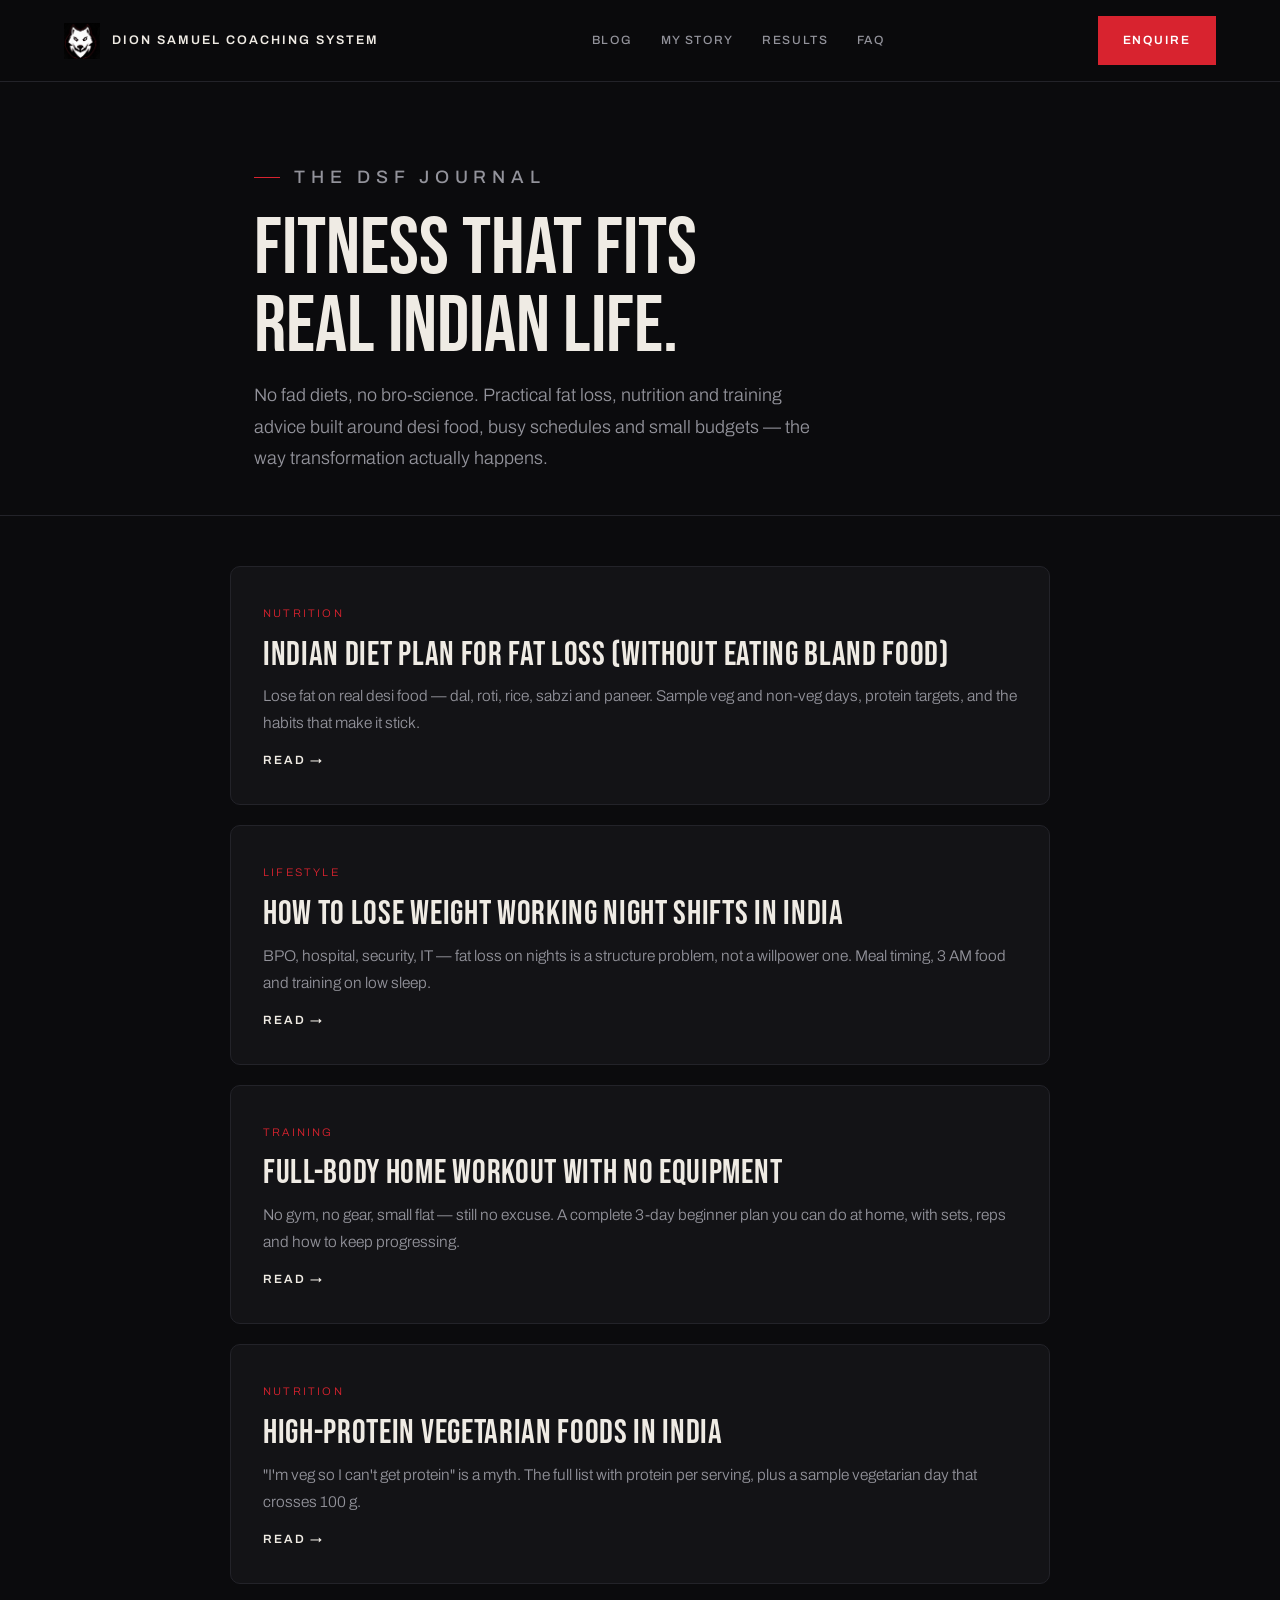
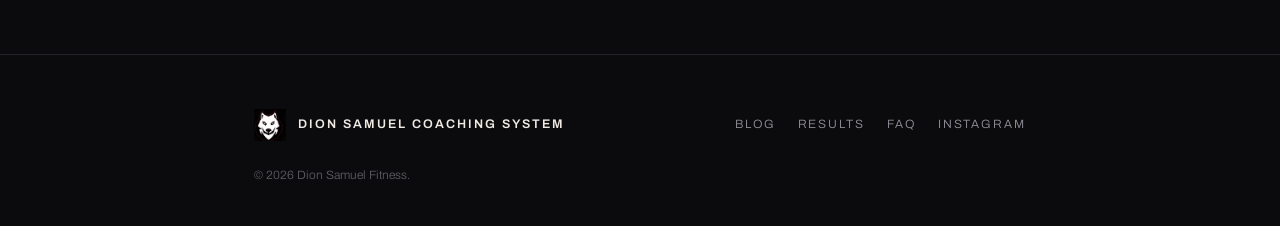
==== blog/index.html @ 25e18369 "Add admin content manager, video section, and India SEO blog - admin.html: token-based GitHub conten" ====
<!DOCTYPE html>
<html lang="en">
<head>
<meta charset="UTF-8">
<meta name="viewport" content="width=device-width, initial-scale=1.0">
<title>Fitness Blog — Fat Loss, Diet &amp; Training for India | Dion Samuel</title>
<meta name="description" content="Practical, no-nonsense fitness advice for India: Indian diet plans for fat loss, high-protein vegetarian foods, home workouts with no equipment, and losing weight on night shifts.">
<link rel="canonical" href="https://www.dionsamuelfitness.com/blog/">
<meta property="og:type" content="website">
<meta property="og:title" content="Fitness Blog for India — Dion Samuel Coaching System">
<meta property="og:description" content="Fat loss, diet and training advice built for real Indian life.">
<meta property="og:url" content="https://www.dionsamuelfitness.com/blog/">
<meta property="og:image" content="https://www.dionsamuelfitness.com/images/dsf-team-banner-welcome.jpg">
<meta property="og:site_name" content="Dion Samuel Coaching System">
<meta name="twitter:card" content="summary_large_image">
<link rel="icon" href="/favicon.ico" sizes="48x48">
<link rel="apple-touch-icon" href="/apple-touch-icon.png">
<link rel="preconnect" href="https://fonts.googleapis.com">
<link rel="preconnect" href="https://fonts.gstatic.com" crossorigin>
<link href="https://fonts.googleapis.com/css2?family=Bebas+Neue&family=Archivo:ital,wght@0,300;0,400;0,500;0,600;0,700;1,400&display=swap" rel="stylesheet">
<link rel="stylesheet" href="blog.css">
<script type="application/ld+json">
{
  "@context":"https://schema.org",
  "@type":"Blog",
  "name":"Dion Samuel Coaching System — Fitness Blog",
  "url":"https://www.dionsamuelfitness.com/blog/",
  "description":"Fat loss, diet and training advice built for real Indian life.",
  "publisher":{"@type":"Organization","name":"Dion Samuel Coaching System","logo":{"@type":"ImageObject","url":"https://www.dionsamuelfitness.com/images/dsf-wolf-logo.jpg"}},
  "blogPost":[
    {"@type":"BlogPosting","headline":"Indian Diet Plan for Fat Loss (Without Eating Bland Food)","url":"https://www.dionsamuelfitness.com/blog/indian-diet-plan-for-fat-loss.html","datePublished":"2026-07-22"},
    {"@type":"BlogPosting","headline":"How to Lose Weight Working Night Shifts in India","url":"https://www.dionsamuelfitness.com/blog/lose-weight-night-shift-india.html","datePublished":"2026-07-22"},
    {"@type":"BlogPosting","headline":"Full-Body Home Workout With No Equipment","url":"https://www.dionsamuelfitness.com/blog/home-workout-no-equipment-india.html","datePublished":"2026-07-22"},
    {"@type":"BlogPosting","headline":"High-Protein Vegetarian Foods in India","url":"https://www.dionsamuelfitness.com/blog/vegetarian-high-protein-foods-india.html","datePublished":"2026-07-22"}
  ]
}
</script>
</head>
<body>

<header>
  <nav class="nav">
    <a class="brand" href="../index.html"><img src="../images/dsf-wolf-logo.jpg" alt="Dion Samuel Coaching System logo">Dion&nbsp;Samuel&nbsp;Coaching&nbsp;System</a>
    <div class="nav-links">
      <a href="index.html">Blog</a>
      <a href="../index.html#story">My Story</a>
      <a href="../index.html#results">Results</a>
      <a href="../index.html#faq">FAQ</a>
    </div>
    <a class="btn" href="https://ig.me/m/dionsamuel_?text=Hi%20Dion%2C%20I%20want%20to%20become%20the%20strongest%20version%20of%20myself.%20Can%20we%20talk%20about%20coaching%3F" target="_blank" rel="noopener">Enquire</a>
  </nav>
</header>

<section class="blog-hero">
  <div class="wrap">
    <p class="eyebrow">The DSF Journal</p>
    <h1>Fitness that fits <br>real Indian life.</h1>
    <p>No fad diets, no bro-science. Practical fat loss, nutrition and training advice built around desi food, busy schedules and small budgets — the way transformation actually happens.</p>
  </div>
</section>

<main class="wrap post-list">
  <article>
    <span class="tag">Nutrition</span>
    <h2><a href="indian-diet-plan-for-fat-loss.html">Indian Diet Plan for Fat Loss (Without Eating Bland Food)</a></h2>
    <p>Lose fat on real desi food — dal, roti, rice, sabzi and paneer. Sample veg and non-veg days, protein targets, and the habits that make it stick.</p>
    <a class="rm" href="indian-diet-plan-for-fat-loss.html">Read →</a>
  </article>
  <article>
    <span class="tag">Lifestyle</span>
    <h2><a href="lose-weight-night-shift-india.html">How to Lose Weight Working Night Shifts in India</a></h2>
    <p>BPO, hospital, security, IT — fat loss on nights is a structure problem, not a willpower one. Meal timing, 3 AM food and training on low sleep.</p>
    <a class="rm" href="lose-weight-night-shift-india.html">Read →</a>
  </article>
  <article>
    <span class="tag">Training</span>
    <h2><a href="home-workout-no-equipment-india.html">Full-Body Home Workout With No Equipment</a></h2>
    <p>No gym, no gear, small flat — still no excuse. A complete 3-day beginner plan you can do at home, with sets, reps and how to keep progressing.</p>
    <a class="rm" href="home-workout-no-equipment-india.html">Read →</a>
  </article>
  <article>
    <span class="tag">Nutrition</span>
    <h2><a href="vegetarian-high-protein-foods-india.html">High-Protein Vegetarian Foods in India</a></h2>
    <p>"I'm veg so I can't get protein" is a myth. The full list with protein per serving, plus a sample vegetarian day that crosses 100 g.</p>
    <a class="rm" href="vegetarian-high-protein-foods-india.html">Read →</a>
  </article>
</main>

<footer>
  <div class="wrap foot">
    <a class="brand" href="../index.html"><img src="../images/dsf-wolf-logo.jpg" alt="DSF logo">Dion&nbsp;Samuel&nbsp;Coaching&nbsp;System</a>
    <div class="foot-links"><a href="index.html">Blog</a><a href="../index.html#results">Results</a><a href="../index.html#faq">FAQ</a><a href="https://www.instagram.com/dionsamuel_/" target="_blank" rel="noopener">Instagram</a></div>
    <small>© 2026 Dion Samuel Fitness.</small>
  </div>
</footer>
</body>
</html>
---- blog/blog.css ----
/* Dion Samuel Coaching System — blog styles (shares homepage brand tokens) */
:root{
  --ink:#0B0B0D;--panel:#131316;--panel2:#17171B;--line:#232329;
  --red:#D8232F;--red-deep:#6E0F16;--bone:#EFEBE4;--ash:#93939B;
  --display:'Bebas Neue',sans-serif;--body:'Archivo',sans-serif;--max:820px;
}
*{margin:0;padding:0;box-sizing:border-box}
html{scroll-behavior:smooth}
body{background:var(--ink);color:var(--bone);font-family:var(--body);font-weight:300;
  font-size:17px;line-height:1.75;-webkit-font-smoothing:antialiased}
::selection{background:var(--red);color:#fff}
img{display:block;max-width:100%}
a{color:inherit;text-decoration:none}
.wrap{max-width:var(--max);margin:0 auto;padding:0 24px}
.eyebrow{font-size:11px;letter-spacing:.32em;text-transform:uppercase;color:var(--ash);
  font-weight:500;display:flex;align-items:center;gap:14px}
.eyebrow::before{content:"";width:26px;height:1px;background:var(--red)}

/* nav (same language as homepage) */
header{position:sticky;top:0;z-index:100;background:rgba(11,11,13,.9);
  backdrop-filter:blur(14px);border-bottom:1px solid var(--line)}
.nav{max-width:1200px;margin:0 auto;padding:16px 24px;display:flex;align-items:center;justify-content:space-between}
.brand{display:flex;align-items:center;gap:12px;font-weight:600;letter-spacing:.16em;font-size:12.5px;text-transform:uppercase}
.brand img{width:36px;height:36px;object-fit:cover}
.nav-links{display:flex;gap:28px;font-size:12px;letter-spacing:.14em;text-transform:uppercase;font-weight:500;color:var(--ash)}
.nav-links a:hover{color:var(--bone)}
.btn{display:inline-flex;align-items:center;gap:10px;background:var(--red);color:#fff;
  padding:13px 24px;font-size:12px;font-weight:600;letter-spacing:.16em;text-transform:uppercase;
  border:1px solid var(--red);transition:background .25s;font-family:var(--body)}
.btn:hover{background:#B71C27}
.btn.ghost{background:transparent;border-color:var(--line);color:var(--bone)}
.btn.ghost:hover{border-color:var(--red)}
@media(max-width:760px){.nav-links{display:none}}

/* article */
.post{padding:70px 0 40px}
.crumbs{font-size:12px;letter-spacing:.06em;color:var(--ash);margin-bottom:26px}
.crumbs a:hover{color:var(--bone)}
.post h1{font-family:var(--display);font-weight:400;letter-spacing:.02em;line-height:1.02;
  font-size:clamp(38px,6vw,64px);margin:14px 0 20px}
.post .meta{font-size:12.5px;letter-spacing:.06em;color:var(--ash);
  border-bottom:1px solid var(--line);padding-bottom:24px;margin-bottom:36px}
.post .meta b{color:var(--bone);font-weight:600}
.lead{font-size:20px;color:var(--bone);line-height:1.6;margin-bottom:30px}
.post h2{font-family:var(--display);font-weight:400;letter-spacing:.03em;
  font-size:clamp(28px,4vw,40px);line-height:1.1;margin:48px 0 18px}
.post h2 em{font-style:normal;color:var(--red)}
.post h3{font-family:var(--body);font-weight:600;font-size:19px;margin:32px 0 12px;letter-spacing:.01em}
.post p{color:#d7d3cc;margin-bottom:20px}
.post p b,.post li b{color:var(--bone);font-weight:600}
.post ul,.post ol{margin:0 0 22px 0;padding-left:22px;color:#d7d3cc}
.post li{margin-bottom:10px}
.post a.inline{color:var(--red);border-bottom:1px solid rgba(216,35,47,.4)}
.post a.inline:hover{border-color:var(--red)}
.callout{border-left:2px solid var(--red);background:var(--panel);
  padding:20px 24px;margin:30px 0;border-radius:0 8px 8px 0}
.callout b{color:var(--bone)}
figure.hero-img{margin:0 0 36px;border:1px solid var(--line)}
figure.hero-img img{width:100%}
figure.hero-img figcaption{font-size:12px;color:var(--ash);padding:12px 16px;border-top:1px solid var(--line);letter-spacing:.04em}

/* data table */
.table-wrap{overflow-x:auto;margin:26px 0}
table{border-collapse:collapse;width:100%;min-width:460px;font-size:15px}
th,td{border:1px solid var(--line);padding:12px 14px;text-align:left}
th{background:var(--panel2);color:var(--bone);font-weight:600;letter-spacing:.04em;
  font-size:12px;text-transform:uppercase}
td{color:#d7d3cc}

/* faq */
.faq-block{margin:40px 0}
.faq-block details{border-bottom:1px solid var(--line)}
.faq-block summary{cursor:pointer;list-style:none;padding:22px 0;font-weight:500;font-size:17px;color:var(--bone);position:relative}
.faq-block summary::-webkit-details-marker{display:none}
.faq-block summary::after{content:"+";position:absolute;right:0;color:var(--red);font-family:var(--display);font-size:24px}
.faq-block details[open] summary::after{content:"–"}
.faq-block p{padding:0 0 22px;color:#cfcbc4}

/* cta */
.cta{margin:56px 0 10px;background:radial-gradient(700px 320px at 90% 0,rgba(216,35,47,.18),transparent 60%),var(--panel);
  border:1px solid var(--line);border-radius:10px;padding:40px 34px}
.cta h2{font-family:var(--display);font-weight:400;font-size:clamp(26px,3.6vw,38px);margin:0 0 12px}
.cta p{color:var(--ash);margin-bottom:24px}

/* related */
.related{border-top:1px solid var(--line);padding:44px 0 10px}
.related h2{font-family:var(--display);font-weight:400;letter-spacing:.03em;font-size:26px;margin-bottom:22px}
.rel-grid{display:grid;grid-template-columns:1fr 1fr;gap:18px}
.rel-card{border:1px solid var(--line);background:var(--panel);padding:22px;border-radius:8px;transition:border-color .25s}
.rel-card:hover{border-color:var(--red)}
.rel-card span{font-size:11px;letter-spacing:.2em;text-transform:uppercase;color:var(--red)}
.rel-card b{display:block;margin-top:8px;font-family:var(--display);font-weight:400;font-size:22px;letter-spacing:.02em;line-height:1.1}
@media(max-width:640px){.rel-grid{grid-template-columns:1fr}}

/* blog index */
.blog-hero{padding:80px 0 40px;border-bottom:1px solid var(--line)}
.blog-hero h1{font-family:var(--display);font-weight:400;font-size:clamp(44px,8vw,80px);line-height:.98;margin:16px 0 14px}
.blog-hero p{color:var(--ash);max-width:560px;font-size:18px}
.post-list{padding:50px 0 30px;display:grid;gap:20px}
.post-list article{border:1px solid var(--line);background:var(--panel);border-radius:10px;padding:30px 32px;transition:border-color .25s}
.post-list article:hover{border-color:var(--red)}
.post-list .tag{font-size:11px;letter-spacing:.2em;text-transform:uppercase;color:var(--red)}
.post-list h2{font-family:var(--display);font-weight:400;letter-spacing:.02em;font-size:clamp(26px,3.4vw,34px);line-height:1.05;margin:10px 0 10px}
.post-list p{color:var(--ash);font-size:15.5px}
.post-list .rm{display:inline-flex;gap:8px;margin-top:14px;font-size:12px;letter-spacing:.16em;text-transform:uppercase;color:var(--bone);font-weight:600}
.post-list article:hover .rm{color:var(--red)}

/* footer */
footer{padding:54px 0 40px;border-top:1px solid var(--line);margin-top:40px}
.foot{display:flex;justify-content:space-between;align-items:center;gap:24px;flex-wrap:wrap}
.foot .brand img{width:32px;height:32px}
.foot-links{display:flex;gap:22px;font-size:12px;letter-spacing:.16em;text-transform:uppercase;color:var(--ash)}
.foot-links a:hover{color:var(--bone)}
.foot small{font-size:12px;color:#5c5c63}
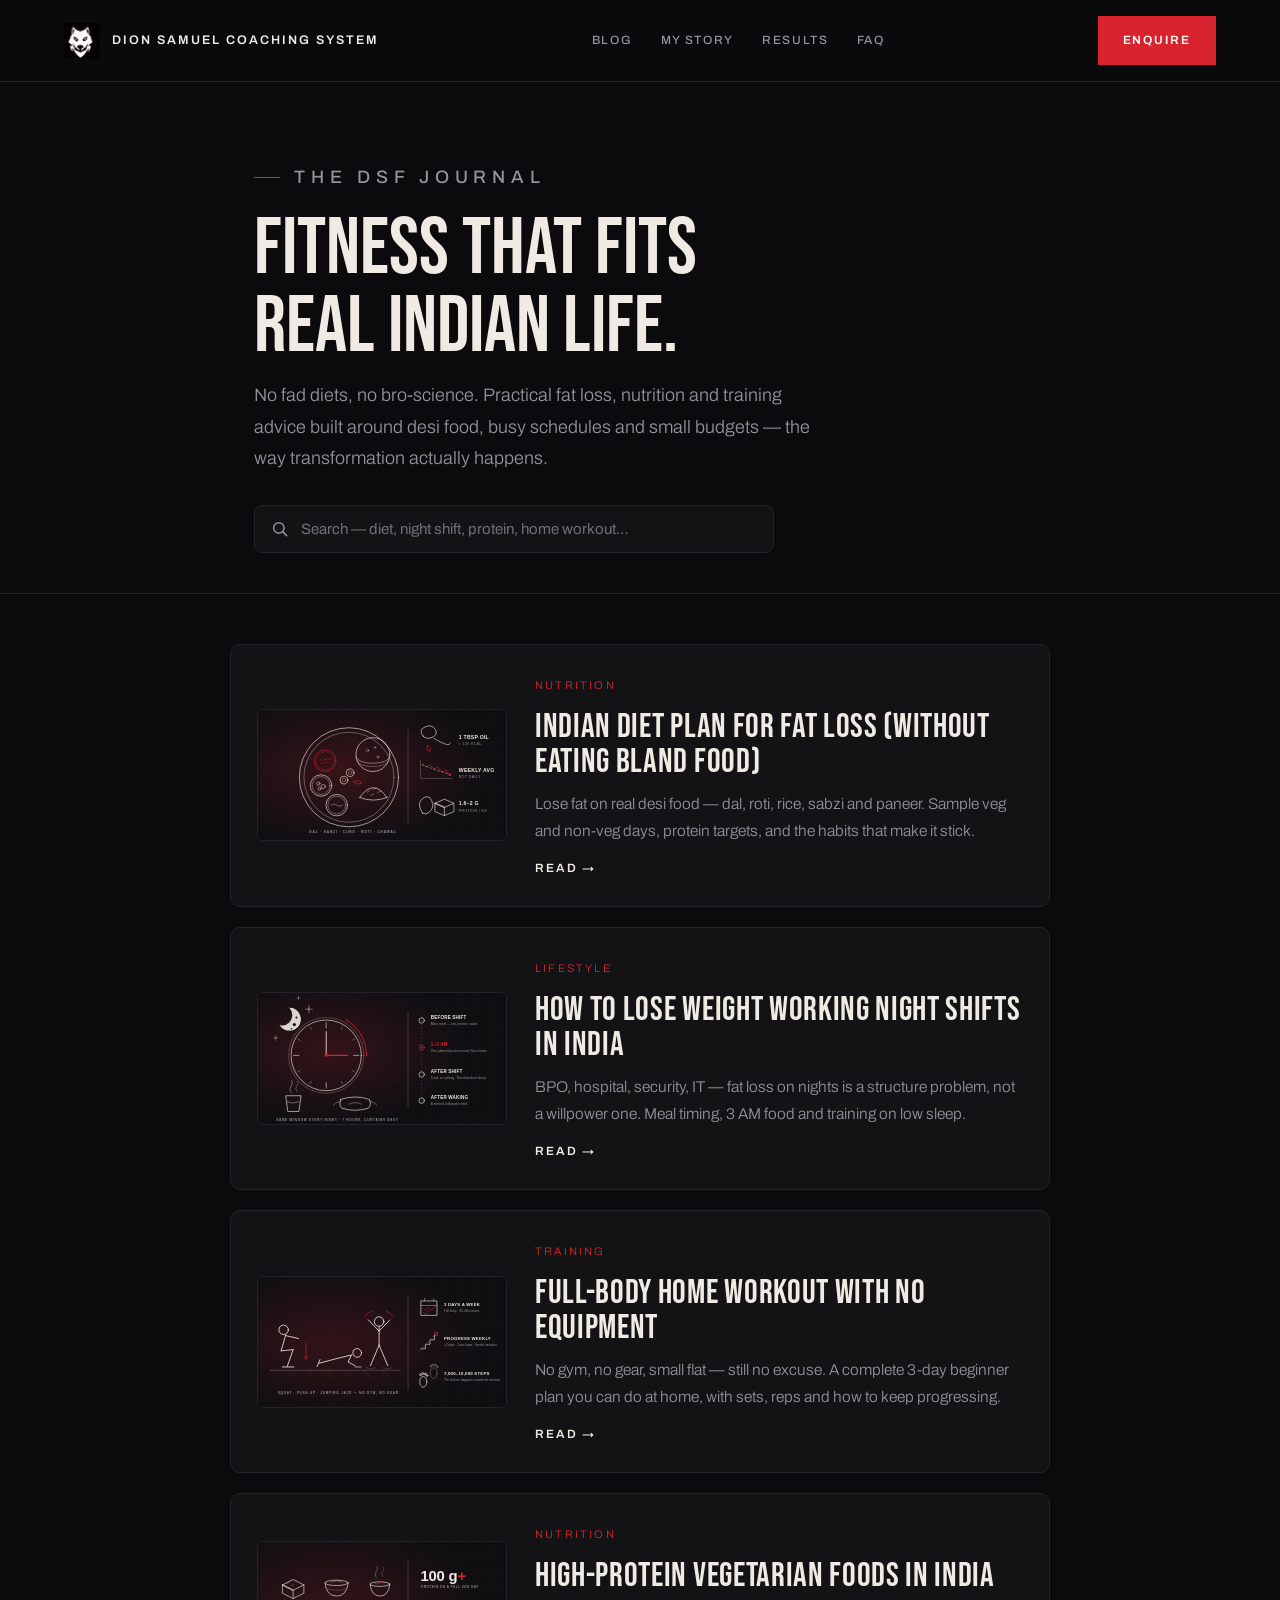
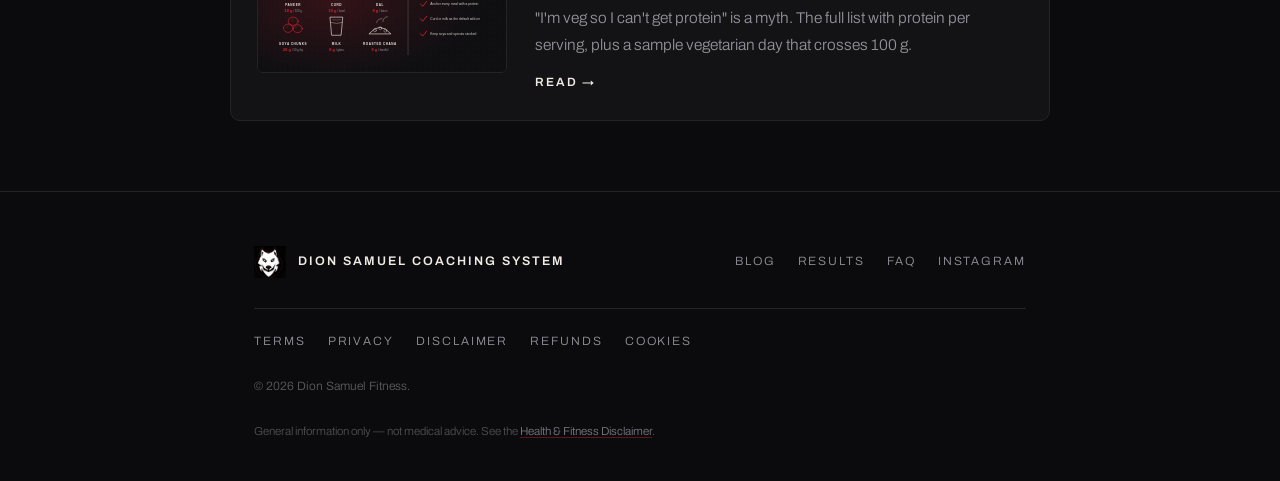
==== commit 6129450d: "Add hand-drawn hero illustrations and search to the blog Four brand-styled SVG doodles (ink/bone/red" ====
--- a/blog/index.html
+++ b/blog/index.html
@@ -56,42 +56,179 @@
     <p class="eyebrow">The DSF Journal</p>
     <h1>Fitness that fits <br>real Indian life.</h1>
     <p>No fad diets, no bro-science. Practical fat loss, nutrition and training advice built around desi food, busy schedules and small budgets — the way transformation actually happens.</p>
+
+    <div class="search" hidden>
+      <label class="sr-only" for="blog-search">Search articles</label>
+      <svg class="search-ico" viewBox="0 0 24 24" aria-hidden="true" focusable="false">
+        <circle cx="10.5" cy="10.5" r="7"></circle><path d="M15.8 15.8 L21 21"></path>
+      </svg>
+      <input id="blog-search" type="search" autocomplete="off" spellcheck="false"
+             placeholder="Search — diet, night shift, protein, home workout…">
+      <button type="button" class="search-clear" aria-label="Clear search" hidden>&times;</button>
+    </div>
   </div>
 </section>
 
 <main class="wrap post-list">
-  <article>
-    <span class="tag">Nutrition</span>
-    <h2><a href="indian-diet-plan-for-fat-loss.html">Indian Diet Plan for Fat Loss (Without Eating Bland Food)</a></h2>
-    <p>Lose fat on real desi food — dal, roti, rice, sabzi and paneer. Sample veg and non-veg days, protein targets, and the habits that make it stick.</p>
-    <a class="rm" href="indian-diet-plan-for-fat-loss.html">Read →</a>
-  </article>
-  <article>
-    <span class="tag">Lifestyle</span>
-    <h2><a href="lose-weight-night-shift-india.html">How to Lose Weight Working Night Shifts in India</a></h2>
-    <p>BPO, hospital, security, IT — fat loss on nights is a structure problem, not a willpower one. Meal timing, 3 AM food and training on low sleep.</p>
-    <a class="rm" href="lose-weight-night-shift-india.html">Read →</a>
-  </article>
-  <article>
-    <span class="tag">Training</span>
-    <h2><a href="home-workout-no-equipment-india.html">Full-Body Home Workout With No Equipment</a></h2>
-    <p>No gym, no gear, small flat — still no excuse. A complete 3-day beginner plan you can do at home, with sets, reps and how to keep progressing.</p>
-    <a class="rm" href="home-workout-no-equipment-india.html">Read →</a>
-  </article>
-  <article>
-    <span class="tag">Nutrition</span>
-    <h2><a href="vegetarian-high-protein-foods-india.html">High-Protein Vegetarian Foods in India</a></h2>
-    <p>"I'm veg so I can't get protein" is a myth. The full list with protein per serving, plus a sample vegetarian day that crosses 100 g.</p>
-    <a class="rm" href="vegetarian-high-protein-foods-india.html">Read →</a>
-  </article>
+  <p class="search-count" role="status" aria-live="polite" hidden></p>
+
+  <article data-keywords="fat loss weight loss calorie deficit calories diet plan meal plan indian desi food rice roti chawal dal sabzi paneer curd dahi eggs chicken fish soya protein target cooking oil portion size weekly weigh in cheat meal eating out vegetarian non-veg">
+    <a class="thumb" href="indian-diet-plan-for-fat-loss.html"><img src="../images/blog/dsf-blog-indian-diet-thali.svg" width="1200" height="630" loading="lazy" alt="Line drawing of an Indian thali with dal, sabzi, curd, roti and rice"></a>
+    <div>
+      <span class="tag">Nutrition</span>
+      <h2><a href="indian-diet-plan-for-fat-loss.html">Indian Diet Plan for Fat Loss (Without Eating Bland Food)</a></h2>
+      <p>Lose fat on real desi food — dal, roti, rice, sabzi and paneer. Sample veg and non-veg days, protein targets, and the habits that make it stick.</p>
+      <a class="rm" href="indian-diet-plan-for-fat-loss.html">Read →</a>
+    </div>
+  </article>
+  <article data-keywords="night shift shift work nights bpo call centre call center hospital nurse security guard it support factory graveyard shift 3 am meal timing eating window sleep schedule body clock circadian insomnia caffeine chai blackout curtains eye mask low sleep training tired">
+    <a class="thumb" href="lose-weight-night-shift-india.html"><img src="../images/blog/dsf-blog-night-shift-clock.svg" width="1200" height="630" loading="lazy" alt="Line drawing of a clock at 3 AM with a crescent moon, chai glass and sleep mask"></a>
+    <div>
+      <span class="tag">Lifestyle</span>
+      <h2><a href="lose-weight-night-shift-india.html">How to Lose Weight Working Night Shifts in India</a></h2>
+      <p>BPO, hospital, security, IT — fat loss on nights is a structure problem, not a willpower one. Meal timing, 3 AM food and training on low sleep.</p>
+      <a class="rm" href="lose-weight-night-shift-india.html">Read →</a>
+    </div>
+  </article>
+  <article data-keywords="home workout exercise training bodyweight body weight no equipment no gym beginner plan routine push ups pushups squats lunges rows glute bridge plank superman sets reps progressive overload build muscle daily steps walking small flat">
+    <a class="thumb" href="home-workout-no-equipment-india.html"><img src="../images/blog/dsf-blog-home-workout-bodyweight.svg" width="1200" height="630" loading="lazy" alt="Line drawing of a squat, a push-up and a jumping jack"></a>
+    <div>
+      <span class="tag">Training</span>
+      <h2><a href="home-workout-no-equipment-india.html">Full-Body Home Workout With No Equipment</a></h2>
+      <p>No gym, no gear, small flat — still no excuse. A complete 3-day beginner plan you can do at home, with sets, reps and how to keep progressing.</p>
+      <a class="rm" href="home-workout-no-equipment-india.html">Read →</a>
+    </div>
+  </article>
+  <article data-keywords="vegetarian veg protein high protein foods sources paneer curd dahi yoghurt dal rajma chana chickpeas soya chunks soyabean tofu milk sprouts peanuts whey muscle building protein per day grams eggless jain">
+    <a class="thumb" href="vegetarian-high-protein-foods-india.html"><img src="../images/blog/dsf-blog-veg-protein-sources.svg" width="1200" height="630" loading="lazy" alt="Line drawing of paneer, curd, dal, soya chunks, milk and roasted chana with protein per serving"></a>
+    <div>
+      <span class="tag">Nutrition</span>
+      <h2><a href="vegetarian-high-protein-foods-india.html">High-Protein Vegetarian Foods in India</a></h2>
+      <p>"I'm veg so I can't get protein" is a myth. The full list with protein per serving, plus a sample vegetarian day that crosses 100 g.</p>
+      <a class="rm" href="vegetarian-high-protein-foods-india.html">Read →</a>
+    </div>
+  </article>
+
+  <div class="no-results" hidden>
+    <p>Nothing matched <b data-term></b>.</p>
+    <p class="hint">Only four articles live here so far — try one of these instead.</p>
+    <div class="chips">
+      <button type="button" data-suggest="diet">Diet</button>
+      <button type="button" data-suggest="protein">Protein</button>
+      <button type="button" data-suggest="workout">Workout</button>
+      <button type="button" data-suggest="night shift">Night shift</button>
+      <button type="button" data-suggest="">Show all</button>
+    </div>
+  </div>
 </main>
 
 <footer>
   <div class="wrap foot">
     <a class="brand" href="../index.html"><img src="../images/dsf-wolf-logo.jpg" alt="DSF logo">Dion&nbsp;Samuel&nbsp;Coaching&nbsp;System</a>
     <div class="foot-links"><a href="index.html">Blog</a><a href="../index.html#results">Results</a><a href="../index.html#faq">FAQ</a><a href="https://www.instagram.com/dionsamuel_/" target="_blank" rel="noopener">Instagram</a></div>
+    <div class="foot-links legal"><a href="/terms.html">Terms</a><a href="/privacy.html">Privacy</a><a href="/disclaimer.html">Disclaimer</a><a href="/refund-policy.html">Refunds</a><a href="/cookie-policy.html">Cookies</a></div>
     <small>© 2026 Dion Samuel Fitness.</small>
+    <small class="foot-note">General information only — not medical advice. See the <a href="/disclaimer.html">Health &amp; Fitness Disclaimer</a>.</small>
   </div>
 </footer>
+
+<script>
+/* Blog search — filters the article list client-side. No dependencies, no network. */
+(function () {
+  var box     = document.querySelector('.search'),
+      input   = document.getElementById('blog-search'),
+      clearBtn= document.querySelector('.search-clear'),
+      list    = document.querySelector('.post-list'),
+      count   = list.querySelector('.search-count'),
+      empty   = list.querySelector('.no-results'),
+      term    = empty.querySelector('[data-term]'),
+      cards   = Array.prototype.slice.call(list.querySelectorAll('article'));
+
+  if (!box || !input || !cards.length) return;
+
+  function normalise(s) {
+    return s.toLowerCase()
+            .replace(/[‘’]/g, "'")
+            .replace(/[–—]/g, '-')
+            .replace(/[^a-z0-9'\- ]+/g, ' ')
+            .replace(/\s+/g, ' ')
+            .trim();
+  }
+
+  /* haystack = visible card text + the hand-written synonyms on data-keywords */
+  var index = cards.map(function (card) {
+    return { el: card, text: normalise(card.textContent + ' ' + (card.dataset.keywords || '')) };
+  });
+
+  function render(query) {
+    var terms = normalise(query).split(' ').filter(Boolean),
+        hits  = 0;
+
+    index.forEach(function (item) {
+      var match = terms.every(function (t) { return item.text.indexOf(t) > -1; });
+      item.el.hidden = !match;
+      if (match) hits++;
+    });
+
+    if (terms.length) {
+      count.hidden = false;
+      count.innerHTML = '<b>' + hits + '</b> of ' + cards.length + ' article' +
+                        (cards.length === 1 ? '' : 's');
+    } else {
+      count.hidden = true;
+    }
+
+    empty.hidden = hits > 0 || !terms.length;
+    if (!empty.hidden) term.textContent = '“' + query.trim() + '”';
+
+    clearBtn.hidden = !input.value;
+  }
+
+  function setQuery(q, focus) {
+    input.value = q;
+    render(q);
+    syncUrl(q);
+    if (focus) input.focus();
+  }
+
+  var urlTimer;
+  function syncUrl(q) {
+    if (!window.history || !history.replaceState) return;
+    clearTimeout(urlTimer);
+    urlTimer = setTimeout(function () {
+      var url = location.pathname + (q.trim() ? '?q=' + encodeURIComponent(q.trim()) : '');
+      history.replaceState(null, '', url);
+    }, 400);
+  }
+
+  input.addEventListener('input', function () { render(input.value); syncUrl(input.value); });
+
+  input.addEventListener('keydown', function (e) {
+    if (e.key === 'Escape' && input.value) { e.preventDefault(); setQuery('', true); }
+  });
+
+  clearBtn.addEventListener('click', function () { setQuery('', true); });
+
+  empty.addEventListener('click', function (e) {
+    var btn = e.target.closest('[data-suggest]');
+    if (btn) setQuery(btn.dataset.suggest, true);
+  });
+
+  /* "/" jumps to the search box, the way most docs sites behave */
+  document.addEventListener('keydown', function (e) {
+    if (e.key !== '/' || e.metaKey || e.ctrlKey || e.altKey) return;
+    var t = e.target.tagName;
+    if (t === 'INPUT' || t === 'TEXTAREA' || e.target.isContentEditable) return;
+    e.preventDefault();
+    input.focus();
+    input.select();
+  });
+
+  box.hidden = false;                                    /* only show the box if JS is alive */
+  var initial = new URLSearchParams(location.search).get('q') || '';
+  if (initial) { input.value = initial; }
+  render(initial);
+})();
+</script>
 </body>
 </html>
--- a/blog/blog.css
+++ b/blog/blog.css
@@ -56,7 +56,7 @@
   padding:20px 24px;margin:30px 0;border-radius:0 8px 8px 0}
 .callout b{color:var(--bone)}
 figure.hero-img{margin:0 0 36px;border:1px solid var(--line)}
-figure.hero-img img{width:100%}
+figure.hero-img img{width:100%;height:auto}
 figure.hero-img figcaption{font-size:12px;color:var(--ash);padding:12px 16px;border-top:1px solid var(--line);letter-spacing:.04em}
 
 /* data table */
@@ -96,9 +96,42 @@
 .blog-hero{padding:80px 0 40px;border-bottom:1px solid var(--line)}
 .blog-hero h1{font-family:var(--display);font-weight:400;font-size:clamp(44px,8vw,80px);line-height:.98;margin:16px 0 14px}
 .blog-hero p{color:var(--ash);max-width:560px;font-size:18px}
+/* blog search */
+.sr-only{position:absolute;width:1px;height:1px;padding:0;overflow:hidden;clip:rect(0 0 0 0);white-space:nowrap;border:0}
+.blog-hero .search{position:relative;display:flex;align-items:center;max-width:520px;margin-top:30px}
+.blog-hero .search[hidden]{display:none}
+.search-ico{position:absolute;left:17px;width:18px;height:18px;fill:none;stroke:var(--ash);
+  stroke-width:2;stroke-linecap:round;pointer-events:none;transition:stroke .25s}
+.search input{width:100%;font-family:var(--body);font-size:15px;font-weight:400;color:var(--bone);
+  background:var(--panel);border:1px solid var(--line);border-radius:8px;padding:15px 46px;
+  outline:none;transition:border-color .25s,background .25s;-webkit-appearance:none;appearance:none}
+.search input::placeholder{color:#6f6f78}
+.search input::-webkit-search-cancel-button{-webkit-appearance:none;display:none}
+.search input:focus{border-color:var(--red);background:var(--panel2)}
+.search:focus-within .search-ico{stroke:var(--red)}
+.search-clear{position:absolute;right:8px;padding:6px 12px;background:none;border:0;cursor:pointer;
+  color:var(--ash);font-family:var(--body);font-size:24px;line-height:1;transition:color .2s}
+.search-clear:hover{color:var(--bone)}
+
 .post-list{padding:50px 0 30px;display:grid;gap:20px}
-.post-list article{border:1px solid var(--line);background:var(--panel);border-radius:10px;padding:30px 32px;transition:border-color .25s}
+.post-list .search-count{margin:-8px 0 2px;font-size:11.5px;letter-spacing:.2em;text-transform:uppercase;color:var(--ash)}
+.post-list .search-count b{color:var(--bone);font-weight:600}
+.post-list article[hidden]{display:none}
+.post-list .no-results{border:1px dashed var(--line);border-radius:10px;padding:46px 30px;text-align:center}
+.post-list .no-results p{color:var(--ash);font-size:17px;margin:0}
+.post-list .no-results b{color:var(--bone);font-weight:600}
+.post-list .no-results .hint{font-size:14.5px;margin-top:8px}
+.post-list .no-results .chips{display:flex;flex-wrap:wrap;gap:10px;justify-content:center;margin-top:22px}
+.post-list .no-results button{background:transparent;border:1px solid var(--line);border-radius:999px;
+  color:var(--bone);font-family:var(--body);font-size:11.5px;font-weight:500;letter-spacing:.16em;
+  text-transform:uppercase;padding:10px 18px;cursor:pointer;transition:border-color .25s,color .25s}
+.post-list .no-results button:hover{border-color:var(--red);color:var(--red)}
+.post-list article{border:1px solid var(--line);background:var(--panel);border-radius:10px;padding:24px 26px;transition:border-color .25s;
+  display:grid;grid-template-columns:250px 1fr;gap:28px;align-items:center}
 .post-list article:hover{border-color:var(--red)}
+.post-list .thumb{border:1px solid var(--line);border-radius:6px;overflow:hidden;background:var(--ink)}
+.post-list .thumb img{width:100%;height:auto}
+@media(max-width:640px){.post-list article{grid-template-columns:1fr;gap:18px}}
 .post-list .tag{font-size:11px;letter-spacing:.2em;text-transform:uppercase;color:var(--red)}
 .post-list h2{font-family:var(--display);font-weight:400;letter-spacing:.02em;font-size:clamp(26px,3.4vw,34px);line-height:1.05;margin:10px 0 10px}
 .post-list p{color:var(--ash);font-size:15.5px}
@@ -111,4 +144,9 @@
 .foot .brand img{width:32px;height:32px}
 .foot-links{display:flex;gap:22px;font-size:12px;letter-spacing:.16em;text-transform:uppercase;color:var(--ash)}
 .foot-links a:hover{color:var(--bone)}
-.foot small{font-size:12px;color:#5c5c63}
+.foot small{font-size:12px;color:#5c5c63;order:4}
+.foot-links.legal{flex-basis:100%;order:3;flex-wrap:wrap;
+  border-top:1px solid var(--line);padding-top:22px;margin-top:6px}
+.foot .foot-note{order:5;flex-basis:100%;font-size:11.5px;color:#4f4f56}
+.foot .foot-note a{border-bottom:1px solid rgba(216,35,47,.4);color:#7a7a82}
+.foot .foot-note a:hover{color:var(--bone)}
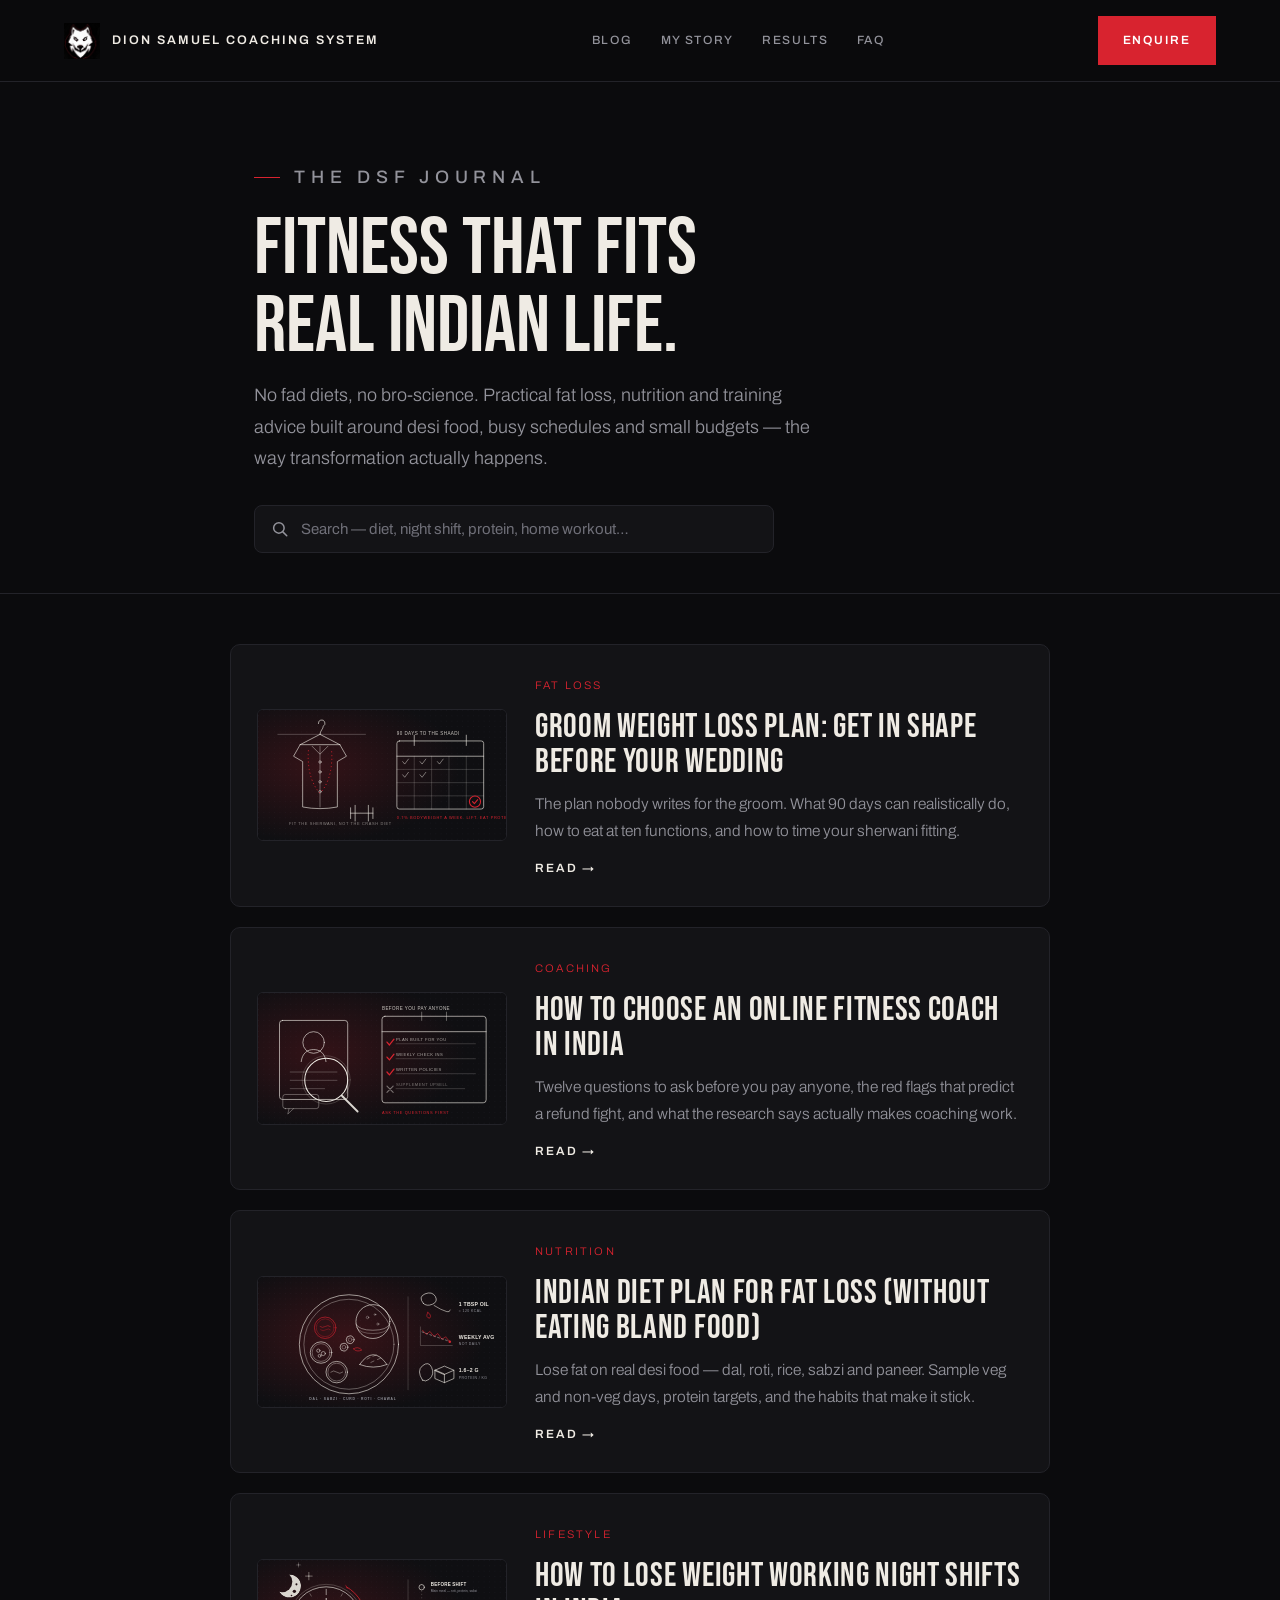
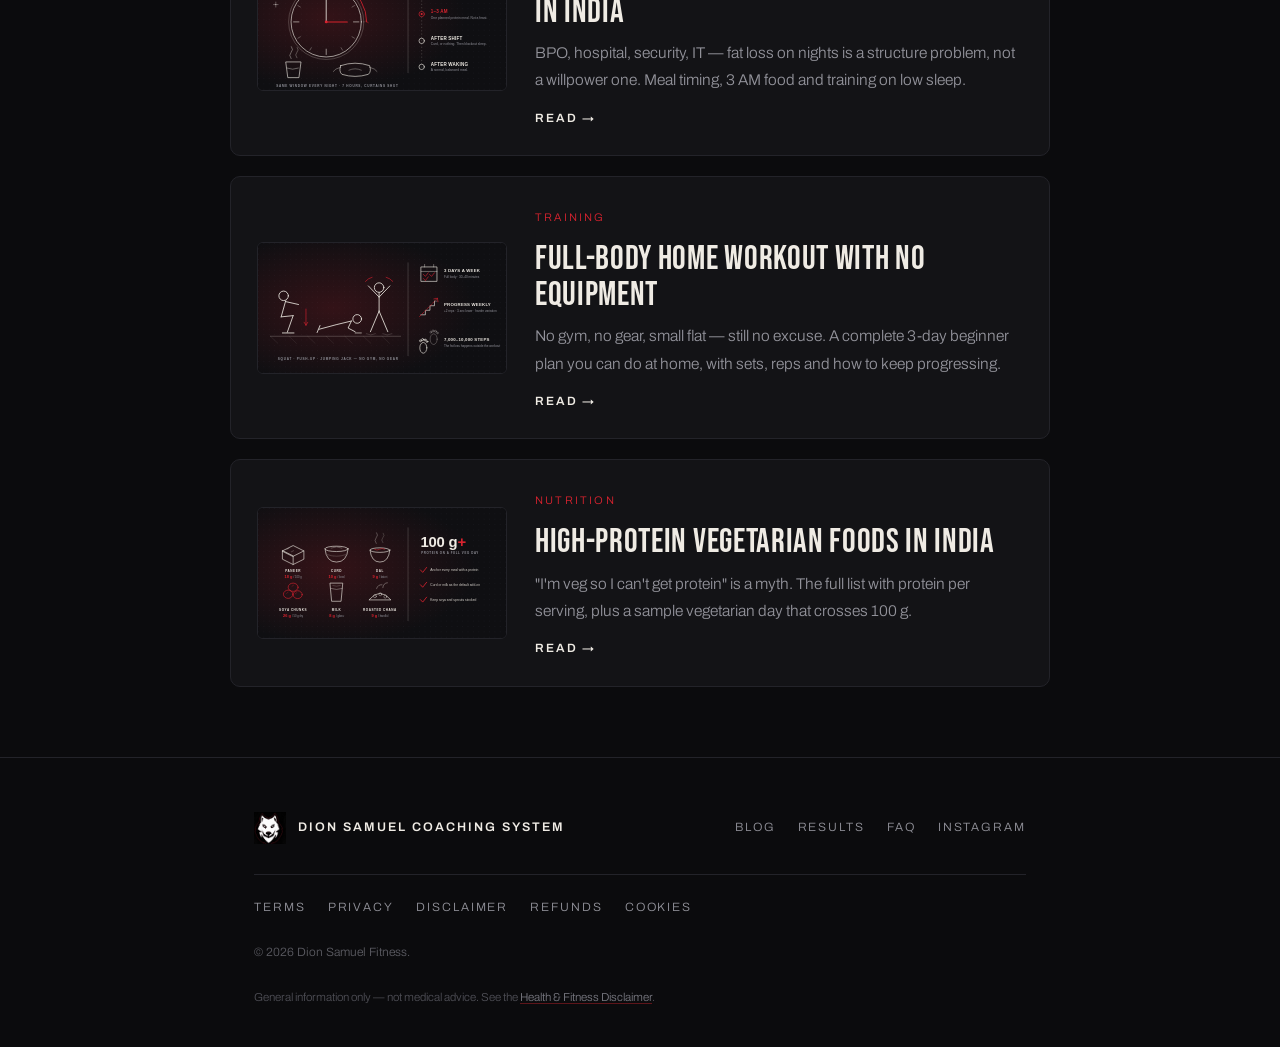
==== commit 714f5ecc: "Add two high-intent blog posts targeting low-competition queries Groom pre-wedding fat loss and how " ====
--- a/blog/index.html
+++ b/blog/index.html
@@ -3,6 +3,20 @@
 <head>
 <meta charset="UTF-8">
 <meta name="viewport" content="width=device-width, initial-scale=1.0">
+<!-- Google tag (gtag.js) — GA4 -->
+<script async src="https://www.googletagmanager.com/gtag/js?id=G-144KJ00BF6"></script>
+<script>
+  window.dataLayer = window.dataLayer || [];
+  function gtag(){dataLayer.push(arguments);}
+  gtag('js', new Date());
+  gtag('config', 'G-144KJ00BF6', {
+    anonymize_ip: true,
+    allow_google_signals: false,
+    allow_ad_personalization_signals: false
+  });
+</script>
+<script src="/analytics.js" defer></script>
+
 <title>Fitness Blog — Fat Loss, Diet &amp; Training for India | Dion Samuel</title>
 <meta name="description" content="Practical, no-nonsense fitness advice for India: Indian diet plans for fat loss, high-protein vegetarian foods, home workouts with no equipment, and losing weight on night shifts.">
 <link rel="canonical" href="https://www.dionsamuelfitness.com/blog/">
@@ -31,7 +45,9 @@
     {"@type":"BlogPosting","headline":"Indian Diet Plan for Fat Loss (Without Eating Bland Food)","url":"https://www.dionsamuelfitness.com/blog/indian-diet-plan-for-fat-loss.html","datePublished":"2026-07-22"},
     {"@type":"BlogPosting","headline":"How to Lose Weight Working Night Shifts in India","url":"https://www.dionsamuelfitness.com/blog/lose-weight-night-shift-india.html","datePublished":"2026-07-22"},
     {"@type":"BlogPosting","headline":"Full-Body Home Workout With No Equipment","url":"https://www.dionsamuelfitness.com/blog/home-workout-no-equipment-india.html","datePublished":"2026-07-22"},
-    {"@type":"BlogPosting","headline":"High-Protein Vegetarian Foods in India","url":"https://www.dionsamuelfitness.com/blog/vegetarian-high-protein-foods-india.html","datePublished":"2026-07-22"}
+    {"@type":"BlogPosting","headline":"High-Protein Vegetarian Foods in India","url":"https://www.dionsamuelfitness.com/blog/vegetarian-high-protein-foods-india.html","datePublished":"2026-07-22"},
+    {"@type":"BlogPosting","headline":"Groom Weight Loss Plan: How to Get in Shape Before Your Wedding","url":"https://www.dionsamuelfitness.com/blog/wedding-weight-loss-plan-groom-india.html","datePublished":"2026-08-07"},
+    {"@type":"BlogPosting","headline":"How to Choose an Online Fitness Coach in India","url":"https://www.dionsamuelfitness.com/blog/how-to-choose-online-fitness-coach-india.html","datePublished":"2026-08-07"}
   ]
 }
 </script>
@@ -72,6 +88,24 @@
 <main class="wrap post-list">
   <p class="search-count" role="status" aria-live="polite" hidden></p>
 
+  <article data-keywords="wedding shaadi marriage groom dulha bride pre wedding sherwani kurta sangeet mehendi reception engagement roka 90 days 3 months 12 weeks fat loss before wedding functions buffet alcohol sweets mithai tailor fitting deadline countdown">
+    <a class="thumb" href="wedding-weight-loss-plan-groom-india.html"><img src="../images/blog/dsf-blog-groom-wedding-90-days.svg" width="1200" height="630" loading="lazy" alt="Line drawing of a sherwani on a hanger with a garland, a dumbbell and a 90 day wedding countdown calendar"></a>
+    <div>
+      <span class="tag">Fat loss</span>
+      <h2><a href="wedding-weight-loss-plan-groom-india.html">Groom Weight Loss Plan: Get in Shape Before Your Wedding</a></h2>
+      <p>The plan nobody writes for the groom. What 90 days can realistically do, how to eat at ten functions, and how to time your sherwani fitting.</p>
+      <a class="rm" href="wedding-weight-loss-plan-groom-india.html">Read →</a>
+    </div>
+  </article>
+  <article data-keywords="online fitness coach personal trainer choose hire best coaching india questions to ask before paying red flags scam refund policy check ins accountability certified transformation coach worth it app versus coach diet chart pdf supplements upsell">
+    <a class="thumb" href="how-to-choose-online-fitness-coach-india.html"><img src="../images/blog/dsf-blog-choose-online-coach-checklist.svg" width="1200" height="630" loading="lazy" alt="Line drawing of a magnifying glass over a coach profile beside a checklist of ticks and a crossed-out supplement upsell"></a>
+    <div>
+      <span class="tag">Coaching</span>
+      <h2><a href="how-to-choose-online-fitness-coach-india.html">How to Choose an Online Fitness Coach in India</a></h2>
+      <p>Twelve questions to ask before you pay anyone, the red flags that predict a refund fight, and what the research says actually makes coaching work.</p>
+      <a class="rm" href="how-to-choose-online-fitness-coach-india.html">Read →</a>
+    </div>
+  </article>
   <article data-keywords="fat loss weight loss calorie deficit calories diet plan meal plan indian desi food rice roti chawal dal sabzi paneer curd dahi eggs chicken fish soya protein target cooking oil portion size weekly weigh in cheat meal eating out vegetarian non-veg">
     <a class="thumb" href="indian-diet-plan-for-fat-loss.html"><img src="../images/blog/dsf-blog-indian-diet-thali.svg" width="1200" height="630" loading="lazy" alt="Line drawing of an Indian thali with dal, sabzi, curd, roti and rice"></a>
     <div>
@@ -111,8 +145,10 @@
 
   <div class="no-results" hidden>
     <p>Nothing matched <b data-term></b>.</p>
-    <p class="hint">Only four articles live here so far — try one of these instead.</p>
+    <p class="hint">Only six articles live here so far — try one of these instead.</p>
     <div class="chips">
+      <button type="button" data-suggest="wedding">Wedding</button>
+      <button type="button" data-suggest="coach">Choosing a coach</button>
       <button type="button" data-suggest="diet">Diet</button>
       <button type="button" data-suggest="protein">Protein</button>
       <button type="button" data-suggest="workout">Workout</button>
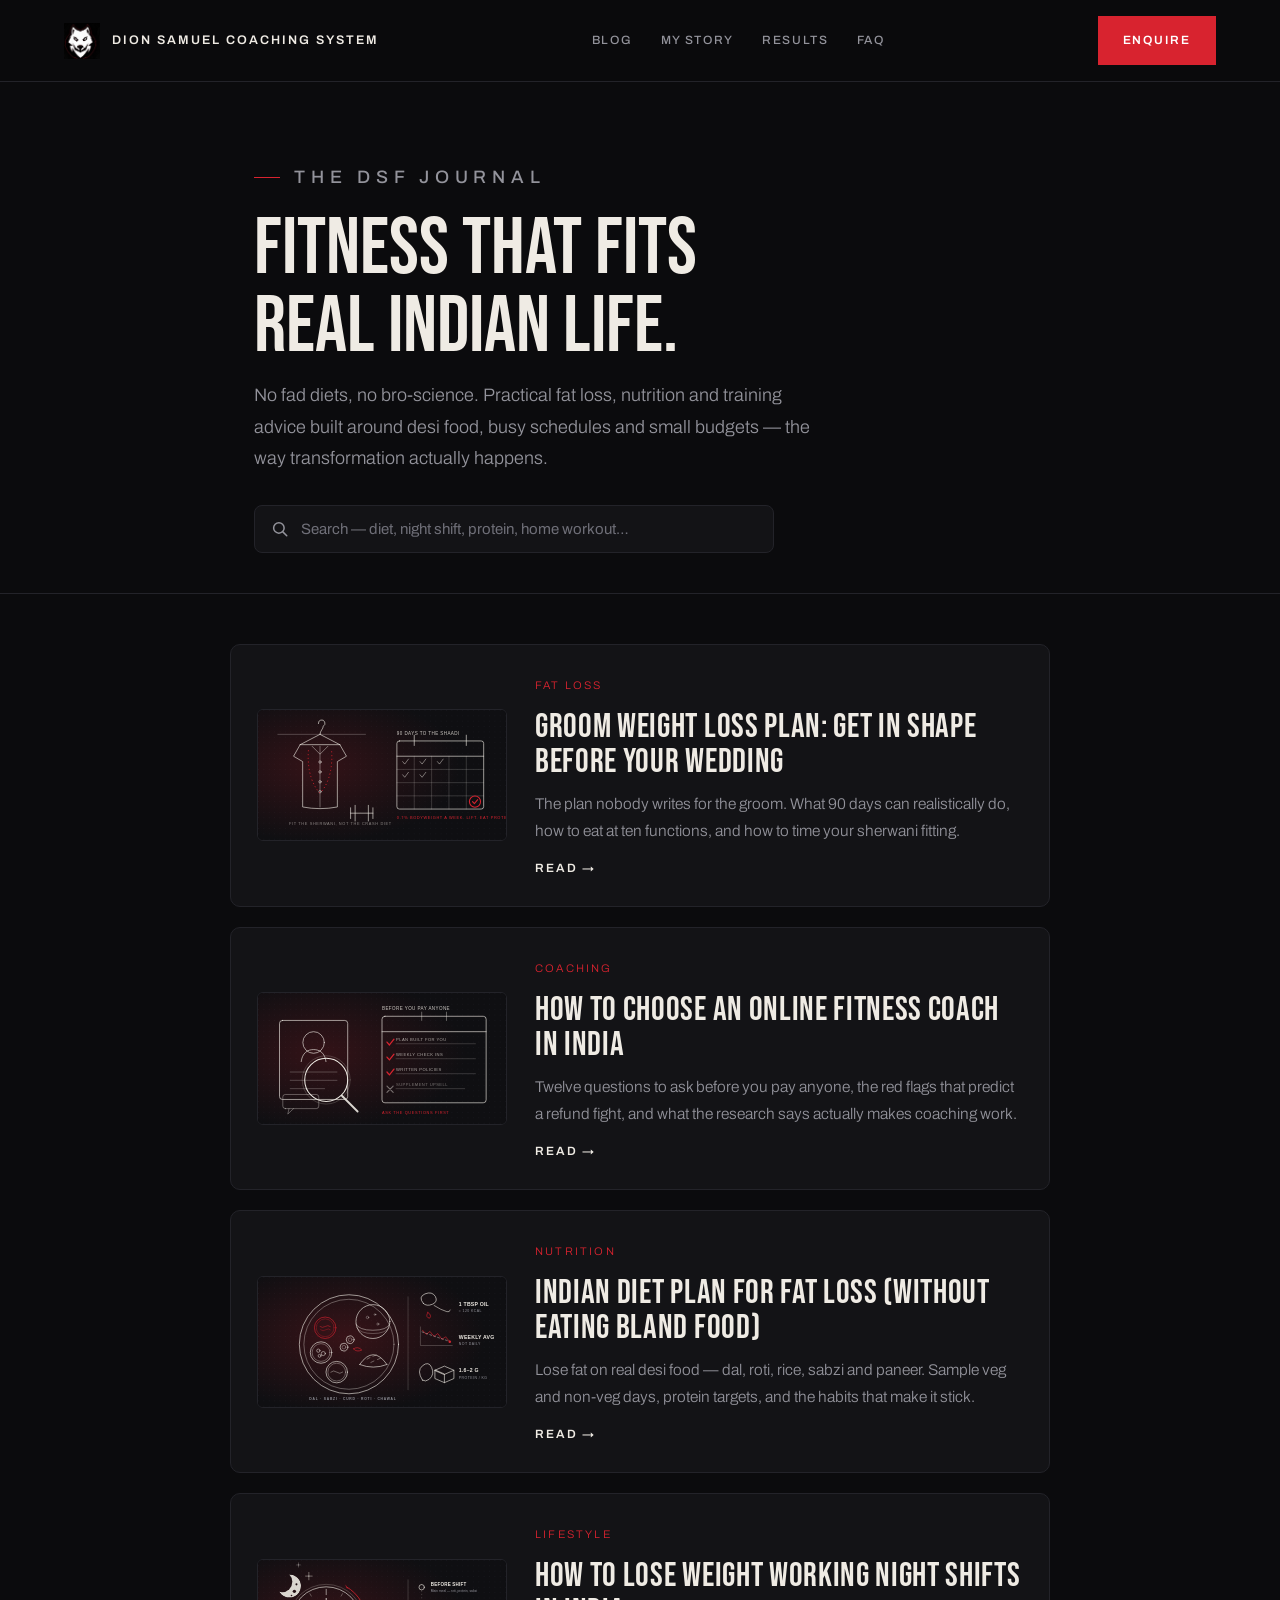
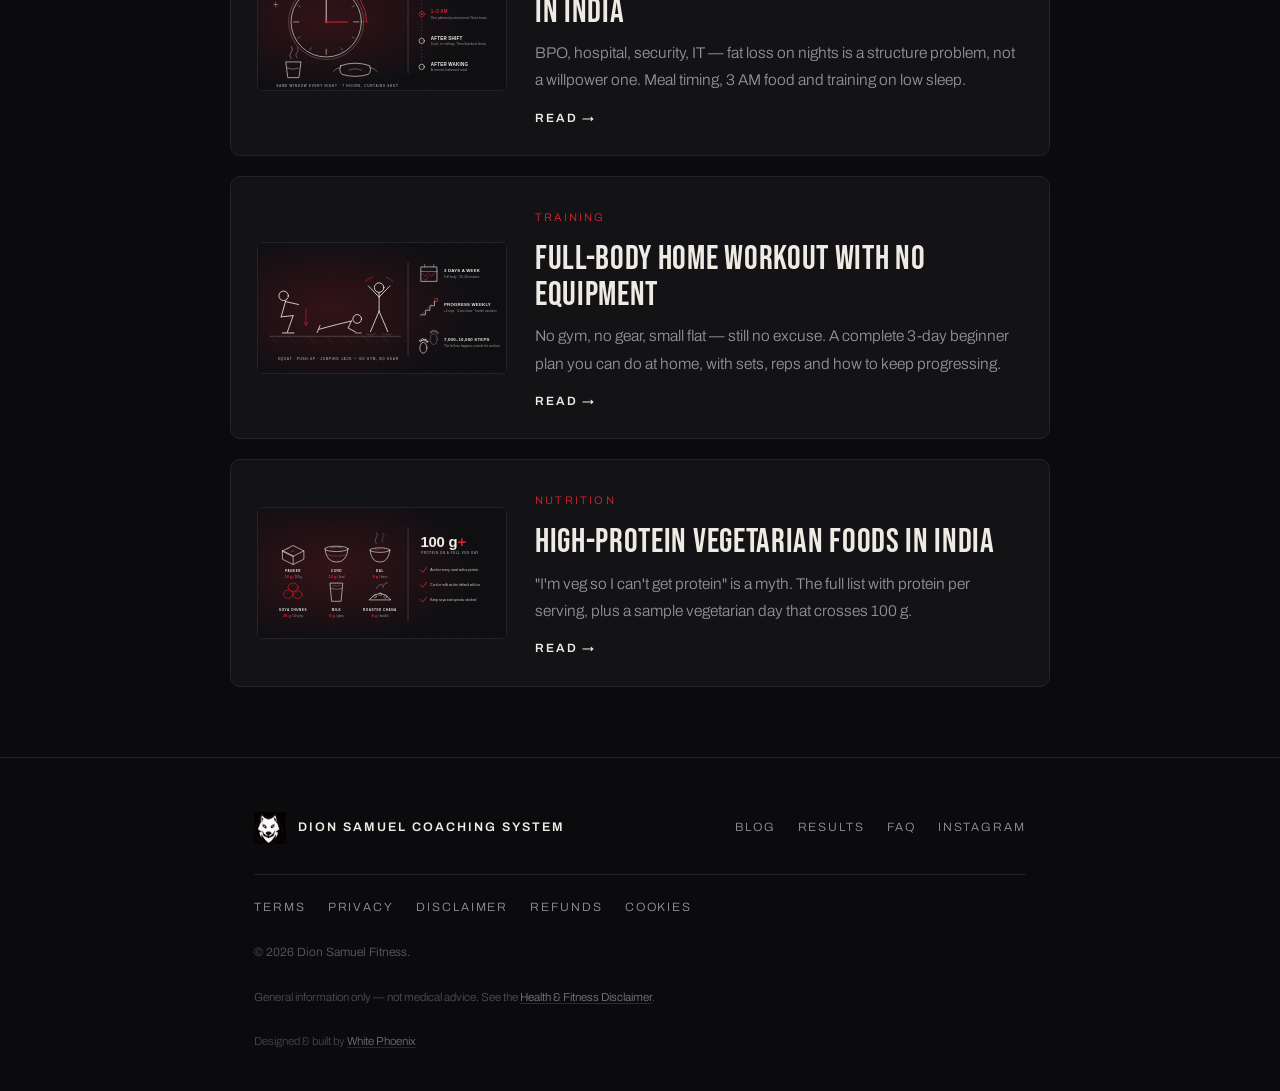
==== commit ad3f3d25: "Add White Phoenix developer credit to every footer Attribution link to whitephoenixconsulting.com as" ====
--- a/blog/index.html
+++ b/blog/index.html
@@ -165,6 +165,7 @@
     <div class="foot-links legal"><a href="/terms.html">Terms</a><a href="/privacy.html">Privacy</a><a href="/disclaimer.html">Disclaimer</a><a href="/refund-policy.html">Refunds</a><a href="/cookie-policy.html">Cookies</a></div>
     <small>© 2026 Dion Samuel Fitness.</small>
     <small class="foot-note">General information only — not medical advice. See the <a href="/disclaimer.html">Health &amp; Fitness Disclaimer</a>.</small>
+    <small class="credit">Designed &amp; built by <a href="https://whitephoenixconsulting.com/" target="_blank" rel="noopener">White Phoenix</a></small>
   </div>
 </footer>
 
--- a/blog/blog.css
+++ b/blog/blog.css
@@ -150,3 +150,6 @@
 .foot .foot-note{order:5;flex-basis:100%;font-size:11.5px;color:#4f4f56}
 .foot .foot-note a{border-bottom:1px solid rgba(216,35,47,.4);color:#7a7a82}
 .foot .foot-note a:hover{color:var(--bone)}
+.foot .credit{order:6;flex-basis:100%;font-size:11.5px;color:#45454b}
+.foot .credit a{color:#6d6d75;border-bottom:1px solid rgba(216,35,47,.35)}
+.foot .credit a:hover{color:var(--bone)}
